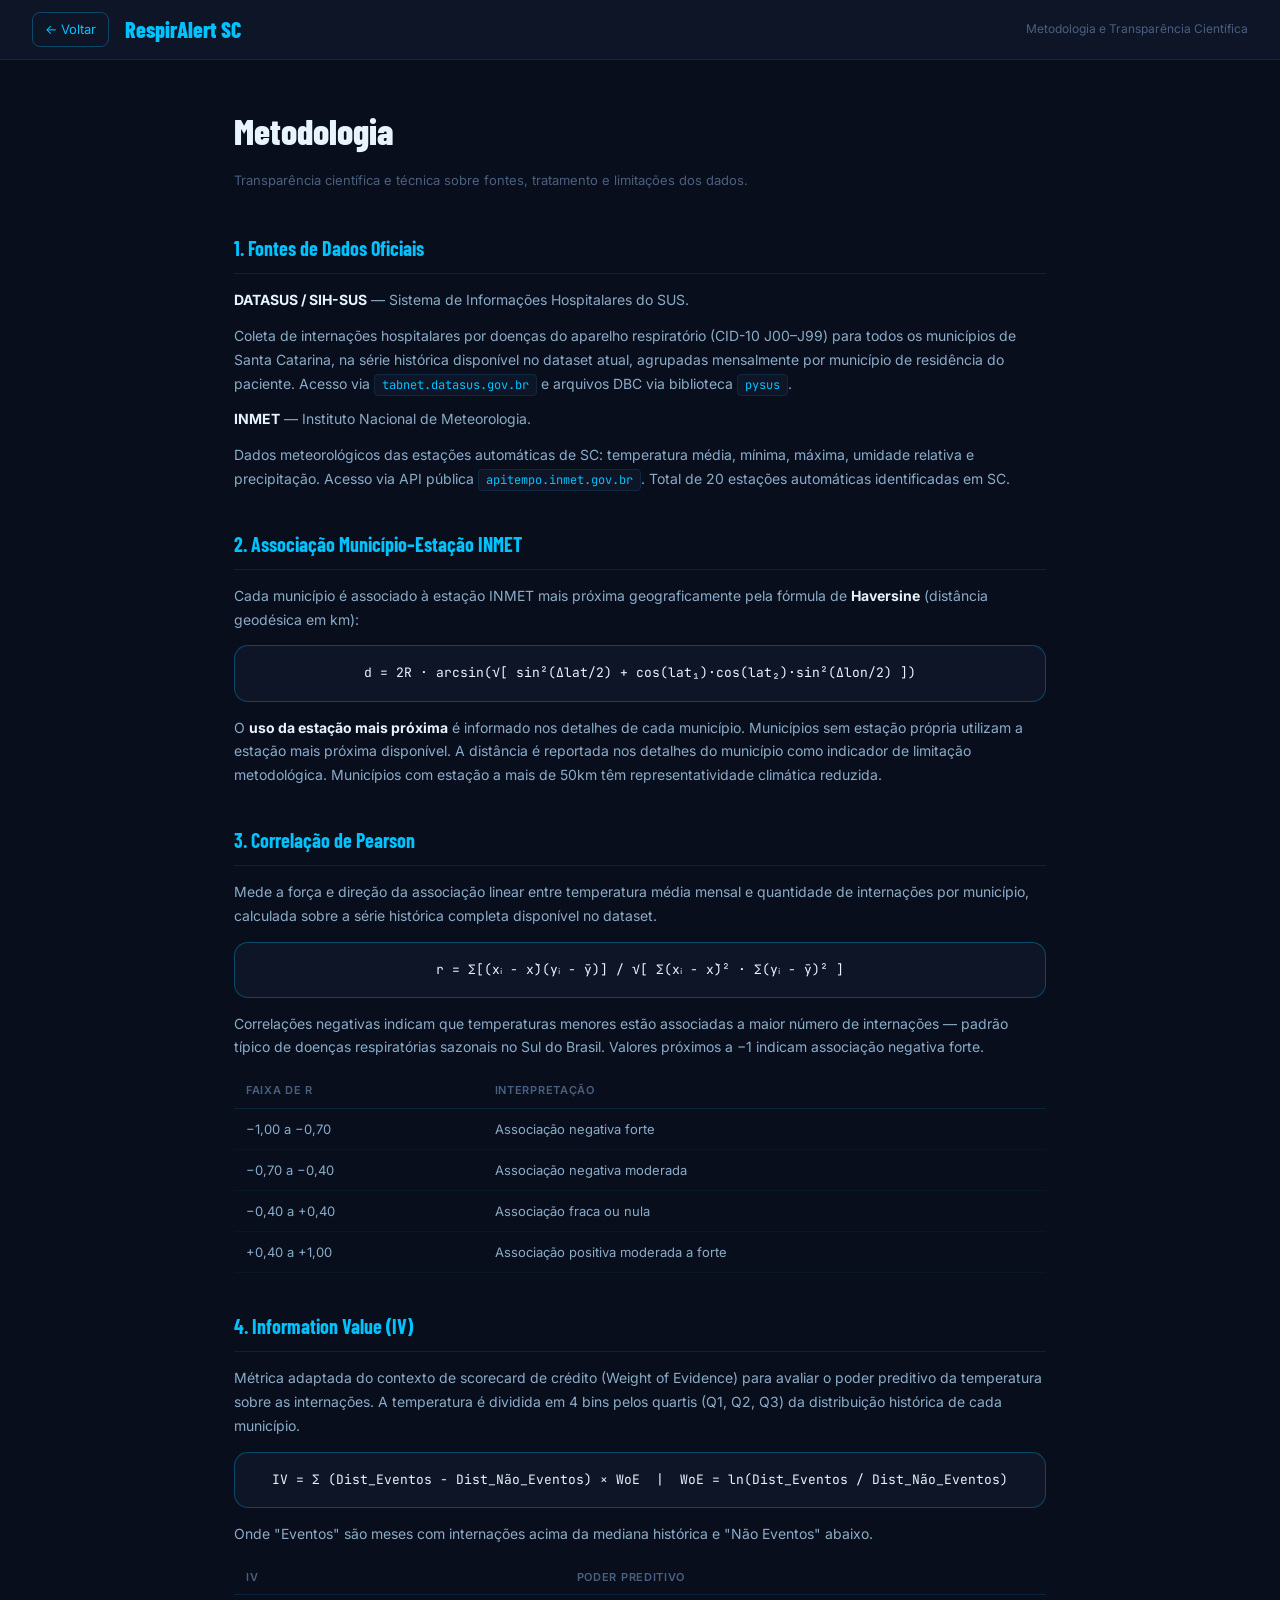
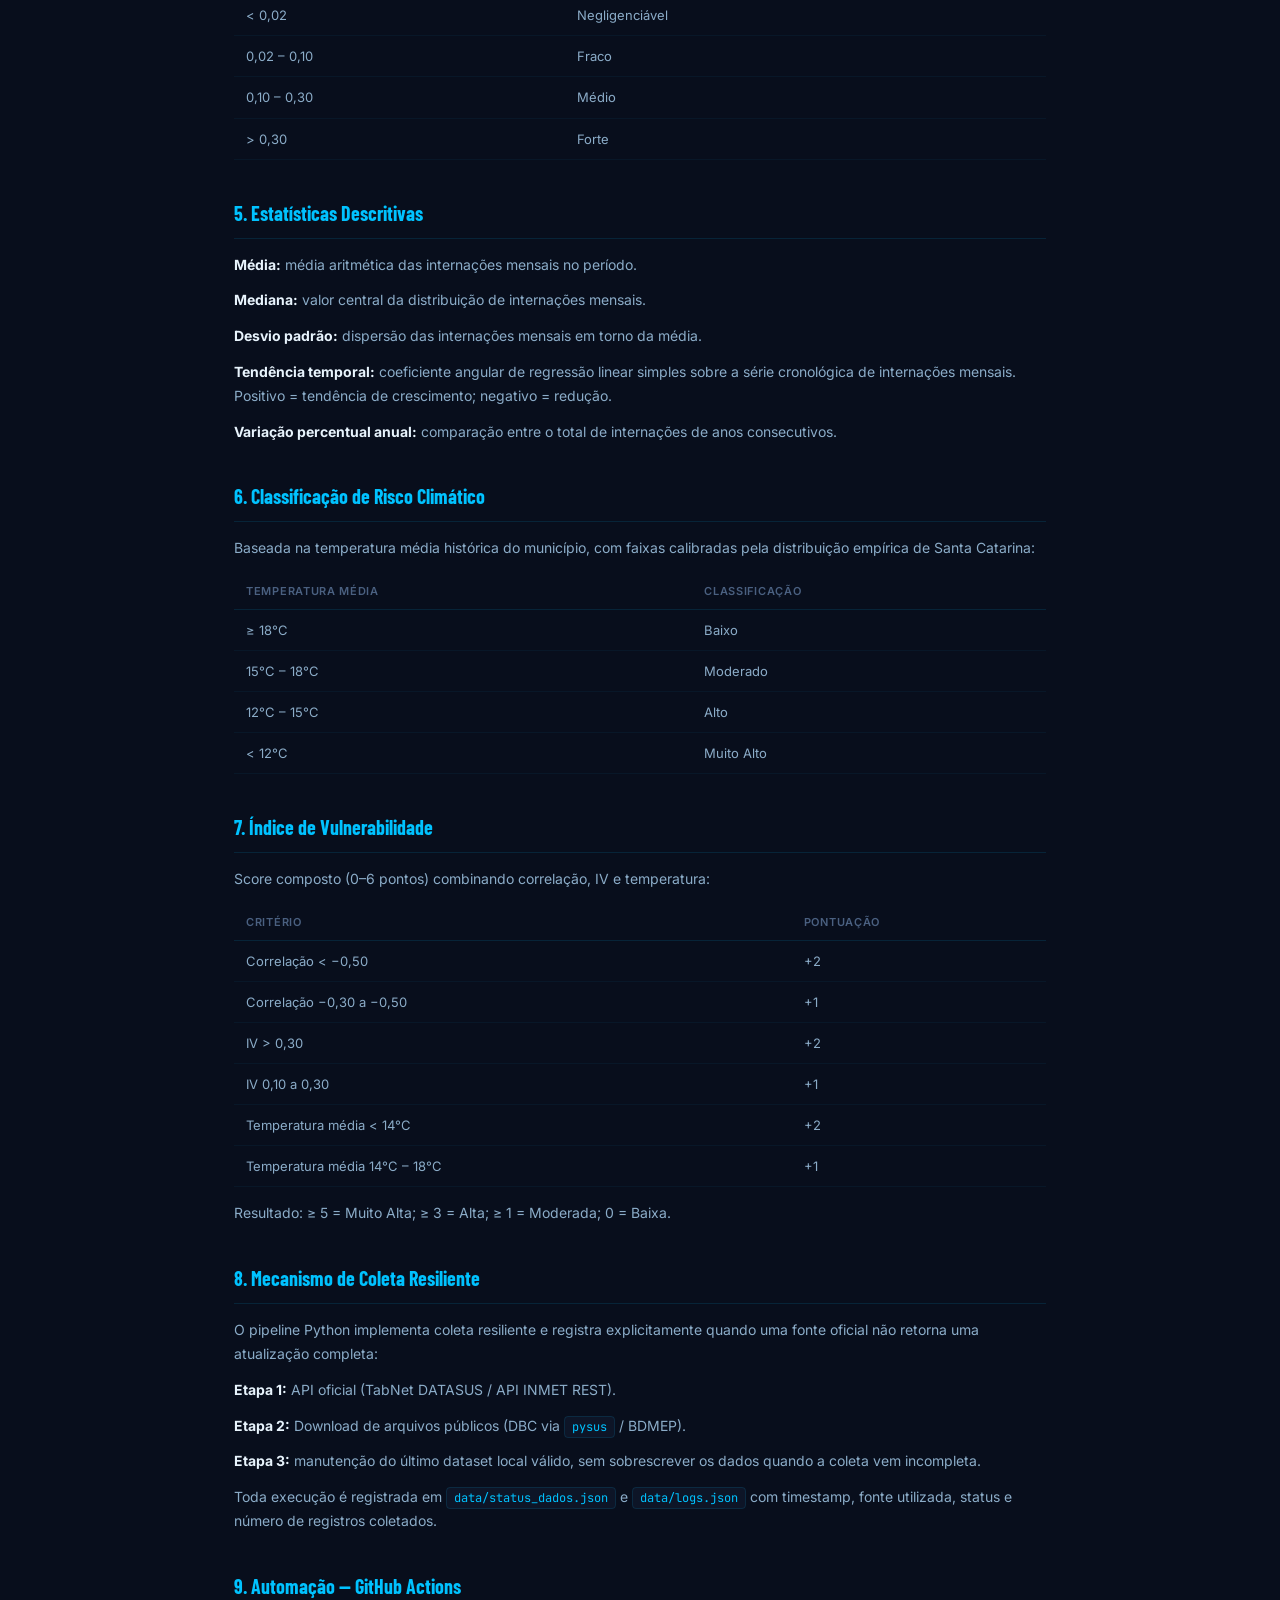
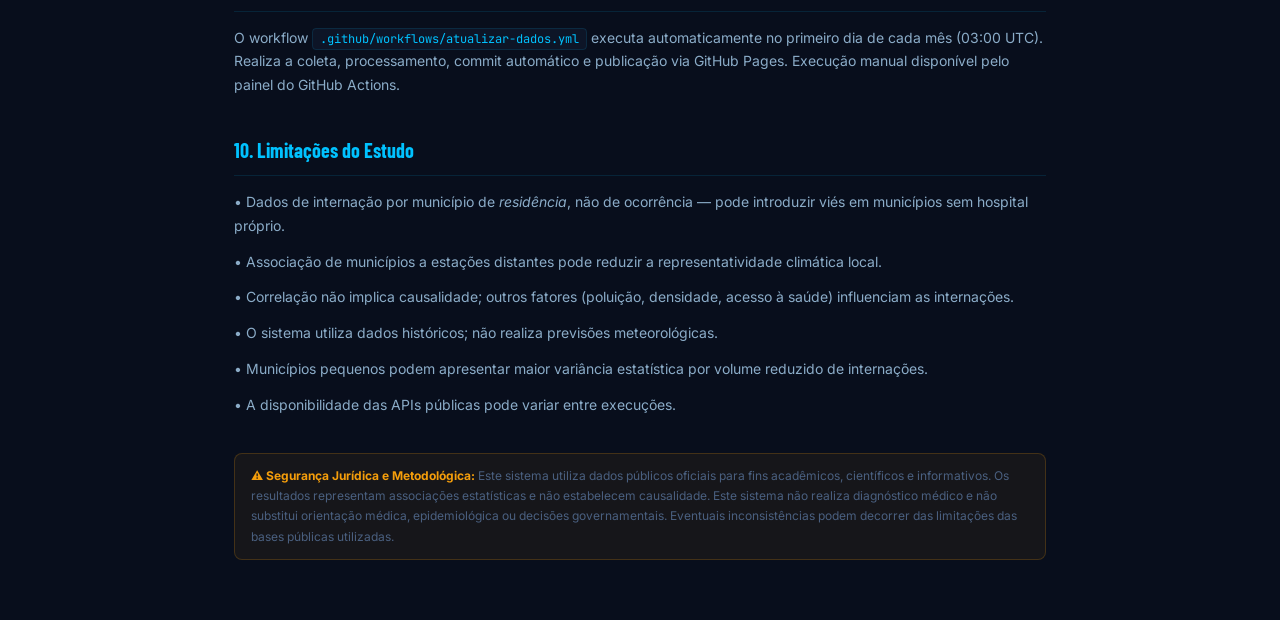
==== src/pages/metodologia.html @ 5e6d4ab8 "Primeira versão do projeto" ====
<!DOCTYPE html>
<html lang="pt-BR" data-theme="dark">
<head>
  <meta charset="UTF-8">
  <meta name="viewport" content="width=device-width, initial-scale=1.0">
  <title>Metodologia — RespirAlert SC</title>
  <link href="https://fonts.googleapis.com/css2?family=Barlow+Condensed:wght@700;800&family=Inter:wght@300;400;500;600&family=JetBrains+Mono:wght@400&display=swap" rel="stylesheet">
  <style>
    :root {
      --bg:#080e1c; --surface:#0d1527; --card:#111d35;
      --border:rgba(0,194,255,0.12); --border-b:rgba(0,194,255,0.30);
      --cyan:#00c2ff; --amber:#f59e0b; --green:#10b981;
      --text:#e8f4fd; --text2:#8bacc8; --muted:#4a6080;
      --radius:8px; --radius-lg:14px;
    }
    *,*::before,*::after{box-sizing:border-box;margin:0;padding:0;}
    body{background:var(--bg);color:var(--text);font-family:'Inter',sans-serif;font-size:14px;line-height:1.7;}
    .topbar{background:var(--surface);border-bottom:1px solid var(--border);padding:0 32px;height:60px;display:flex;align-items:center;gap:16px;position:sticky;top:0;z-index:100;}
    .logo{font-family:'Barlow Condensed',sans-serif;font-size:22px;font-weight:800;color:var(--cyan);}
    .back{color:var(--cyan);text-decoration:none;font-size:13px;border:1px solid var(--border-b);padding:5px 12px;border-radius:var(--radius);transition:.2s;}
    .back:hover{background:rgba(0,194,255,0.1);}
    .page{max-width:860px;margin:0 auto;padding:40px 24px 60px;}
    h1{font-family:'Barlow Condensed',sans-serif;font-size:36px;font-weight:800;margin-bottom:8px;}
    .sub{color:var(--muted);margin-bottom:40px;font-size:13px;}
    .section{margin-bottom:36px;}
    .section-title{font-family:'Barlow Condensed',sans-serif;font-size:20px;font-weight:700;color:var(--cyan);padding-bottom:8px;border-bottom:1px solid var(--border);margin-bottom:14px;}
    p{color:var(--text2);margin-bottom:12px;}
    code{font-family:'JetBrains Mono',monospace;font-size:12px;background:var(--surface);border:1px solid var(--border);padding:2px 7px;border-radius:4px;color:var(--cyan);}
    .formula-box{background:var(--surface);border:1px solid var(--border-b);border-radius:var(--radius-lg);padding:16px 20px;margin:14px 0;font-family:'JetBrains Mono',monospace;font-size:13px;color:var(--text);text-align:center;}
    table{width:100%;border-collapse:collapse;margin:14px 0;font-size:13px;}
    th{text-align:left;padding:8px 12px;font-size:11px;font-weight:600;text-transform:uppercase;letter-spacing:.7px;color:var(--muted);border-bottom:1px solid var(--border);}
    td{padding:9px 12px;border-bottom:1px solid rgba(0,194,255,0.05);color:var(--text2);}
    tr:hover td{background:rgba(0,194,255,0.03);}
    .warn{background:rgba(245,158,11,0.06);border:1px solid rgba(245,158,11,0.2);border-radius:var(--radius);padding:12px 16px;font-size:12px;color:var(--muted);margin-top:32px;}
    .warn strong{color:var(--amber);}
    ::-webkit-scrollbar{width:6px;} ::-webkit-scrollbar-thumb{background:var(--border-b);border-radius:3px;}
  </style>
</head>
<body>

<header class="topbar">
  <a class="back" href="javascript:void(0)" onclick="history.length>1?history.back():window.location.href='../index.html'">← Voltar</a>
  <span class="logo">RespirAlert SC</span>
  <span style="margin-left:auto;font-size:12px;color:var(--muted)">Metodologia e Transparência Científica</span>
</header>

<div class="page">
  <h1>Metodologia</h1>
  <div class="sub">Transparência científica e técnica sobre fontes, tratamento e limitações dos dados.</div>

  <div class="section">
    <div class="section-title">1. Fontes de Dados Oficiais</div>
    <p><strong style="color:var(--text)">DATASUS / SIH-SUS</strong> — Sistema de Informações Hospitalares do SUS.</p>
    <p>Coleta de internações hospitalares por doenças do aparelho respiratório (CID-10 J00–J99) para todos os municípios de Santa Catarina, na série histórica disponível no dataset atual, agrupadas mensalmente por município de residência do paciente. Acesso via <code>tabnet.datasus.gov.br</code> e arquivos DBC via biblioteca <code>pysus</code>.</p>
    <p><strong style="color:var(--text)">INMET</strong> — Instituto Nacional de Meteorologia.</p>
    <p>Dados meteorológicos das estações automáticas de SC: temperatura média, mínima, máxima, umidade relativa e precipitação. Acesso via API pública <code>apitempo.inmet.gov.br</code>. Total de 20 estações automáticas identificadas em SC.</p>
  </div>

  <div class="section">
    <div class="section-title">2. Associação Município–Estação INMET</div>
    <p>Cada município é associado à estação INMET mais próxima geograficamente pela fórmula de <strong style="color:var(--text)">Haversine</strong> (distância geodésica em km):</p>
    <div class="formula-box">d = 2R · arcsin(√[ sin²(Δlat/2) + cos(lat₁)·cos(lat₂)·sin²(Δlon/2) ])</div>
    <p>O <strong style="color:var(--text)">uso da estação mais próxima</strong> é informado nos detalhes de cada município. Municípios sem estação própria utilizam a estação mais próxima disponível. A distância é reportada nos detalhes do município como indicador de limitação metodológica. Municípios com estação a mais de 50km têm representatividade climática reduzida.</p>
  </div>

  <div class="section">
    <div class="section-title">3. Correlação de Pearson</div>
    <p>Mede a força e direção da associação linear entre temperatura média mensal e quantidade de internações por município, calculada sobre a série histórica completa disponível no dataset.</p>
    <div class="formula-box">r = Σ[(xᵢ − x̄)(yᵢ − ȳ)] / √[ Σ(xᵢ − x̄)² · Σ(yᵢ − ȳ)² ]</div>
    <p>Correlações negativas indicam que temperaturas menores estão associadas a maior número de internações — padrão típico de doenças respiratórias sazonais no Sul do Brasil. Valores próximos a −1 indicam associação negativa forte.</p>
    <table>
      <thead><tr><th>Faixa de r</th><th>Interpretação</th></tr></thead>
      <tbody>
        <tr><td>−1,00 a −0,70</td><td>Associação negativa forte</td></tr>
        <tr><td>−0,70 a −0,40</td><td>Associação negativa moderada</td></tr>
        <tr><td>−0,40 a +0,40</td><td>Associação fraca ou nula</td></tr>
        <tr><td>+0,40 a +1,00</td><td>Associação positiva moderada a forte</td></tr>
      </tbody>
    </table>
  </div>

  <div class="section">
    <div class="section-title">4. Information Value (IV)</div>
    <p>Métrica adaptada do contexto de scorecard de crédito (Weight of Evidence) para avaliar o poder preditivo da temperatura sobre as internações. A temperatura é dividida em 4 bins pelos quartis (Q1, Q2, Q3) da distribuição histórica de cada município.</p>
    <div class="formula-box">IV = Σ (Dist_Eventos − Dist_Não_Eventos) × WoE &nbsp;|&nbsp; WoE = ln(Dist_Eventos / Dist_Não_Eventos)</div>
    <p>Onde "Eventos" são meses com internações acima da mediana histórica e "Não Eventos" abaixo.</p>
    <table>
      <thead><tr><th>IV</th><th>Poder preditivo</th></tr></thead>
      <tbody>
        <tr><td>&lt; 0,02</td><td>Negligenciável</td></tr>
        <tr><td>0,02 – 0,10</td><td>Fraco</td></tr>
        <tr><td>0,10 – 0,30</td><td>Médio</td></tr>
        <tr><td>&gt; 0,30</td><td>Forte</td></tr>
      </tbody>
    </table>
  </div>

  <div class="section">
    <div class="section-title">5. Estatísticas Descritivas</div>
    <p><strong style="color:var(--text)">Média:</strong> média aritmética das internações mensais no período.</p>
    <p><strong style="color:var(--text)">Mediana:</strong> valor central da distribuição de internações mensais.</p>
    <p><strong style="color:var(--text)">Desvio padrão:</strong> dispersão das internações mensais em torno da média.</p>
    <p><strong style="color:var(--text)">Tendência temporal:</strong> coeficiente angular de regressão linear simples sobre a série cronológica de internações mensais. Positivo = tendência de crescimento; negativo = redução.</p>
    <p><strong style="color:var(--text)">Variação percentual anual:</strong> comparação entre o total de internações de anos consecutivos.</p>
  </div>

  <div class="section">
    <div class="section-title">6. Classificação de Risco Climático</div>
    <p>Baseada na temperatura média histórica do município, com faixas calibradas pela distribuição empírica de Santa Catarina:</p>
    <table>
      <thead><tr><th>Temperatura Média</th><th>Classificação</th></tr></thead>
      <tbody>
        <tr><td>≥ 18°C</td><td>Baixo</td></tr>
        <tr><td>15°C – 18°C</td><td>Moderado</td></tr>
        <tr><td>12°C – 15°C</td><td>Alto</td></tr>
        <tr><td>&lt; 12°C</td><td>Muito Alto</td></tr>
      </tbody>
    </table>
  </div>

  <div class="section">
    <div class="section-title">7. Índice de Vulnerabilidade</div>
    <p>Score composto (0–6 pontos) combinando correlação, IV e temperatura:</p>
    <table>
      <thead><tr><th>Critério</th><th>Pontuação</th></tr></thead>
      <tbody>
        <tr><td>Correlação &lt; −0,50</td><td>+2</td></tr>
        <tr><td>Correlação −0,30 a −0,50</td><td>+1</td></tr>
        <tr><td>IV &gt; 0,30</td><td>+2</td></tr>
        <tr><td>IV 0,10 a 0,30</td><td>+1</td></tr>
        <tr><td>Temperatura média &lt; 14°C</td><td>+2</td></tr>
        <tr><td>Temperatura média 14°C – 18°C</td><td>+1</td></tr>
      </tbody>
    </table>
    <p>Resultado: ≥ 5 = Muito Alta; ≥ 3 = Alta; ≥ 1 = Moderada; 0 = Baixa.</p>
  </div>

  <div class="section">
    <div class="section-title">8. Mecanismo de Coleta Resiliente</div>
    <p>O pipeline Python implementa coleta resiliente e registra explicitamente quando uma fonte oficial não retorna uma atualização completa:</p>
    <p><strong style="color:var(--text)">Etapa 1:</strong> API oficial (TabNet DATASUS / API INMET REST).</p>
    <p><strong style="color:var(--text)">Etapa 2:</strong> Download de arquivos públicos (DBC via <code>pysus</code> / BDMEP).</p>
    <p><strong style="color:var(--text)">Etapa 3:</strong> manutenção do último dataset local válido, sem sobrescrever os dados quando a coleta vem incompleta.</p>
    <p>Toda execução é registrada em <code>data/status_dados.json</code> e <code>data/logs.json</code> com timestamp, fonte utilizada, status e número de registros coletados.</p>
  </div>

  <div class="section">
    <div class="section-title">9. Automação — GitHub Actions</div>
    <p>O workflow <code>.github/workflows/atualizar-dados.yml</code> executa automaticamente no primeiro dia de cada mês (03:00 UTC). Realiza a coleta, processamento, commit automático e publicação via GitHub Pages. Execução manual disponível pelo painel do GitHub Actions.</p>
  </div>

  <div class="section">
    <div class="section-title">10. Limitações do Estudo</div>
    <p>• Dados de internação por município de <em>residência</em>, não de ocorrência — pode introduzir viés em municípios sem hospital próprio.</p>
    <p>• Associação de municípios a estações distantes pode reduzir a representatividade climática local.</p>
    <p>• Correlação não implica causalidade; outros fatores (poluição, densidade, acesso à saúde) influenciam as internações.</p>
    <p>• O sistema utiliza dados históricos; não realiza previsões meteorológicas.</p>
    <p>• Municípios pequenos podem apresentar maior variância estatística por volume reduzido de internações.</p>
    <p>• A disponibilidade das APIs públicas pode variar entre execuções.</p>
  </div>

  <div class="warn">
    <strong>⚠️ Segurança Jurídica e Metodológica:</strong>
    Este sistema utiliza dados públicos oficiais para fins acadêmicos, científicos e informativos.
    Os resultados representam associações estatísticas e não estabelecem causalidade.
    Este sistema não realiza diagnóstico médico e não substitui orientação médica, epidemiológica ou decisões governamentais.
    Eventuais inconsistências podem decorrer das limitações das bases públicas utilizadas.
  </div>
</div>
</body>
</html>
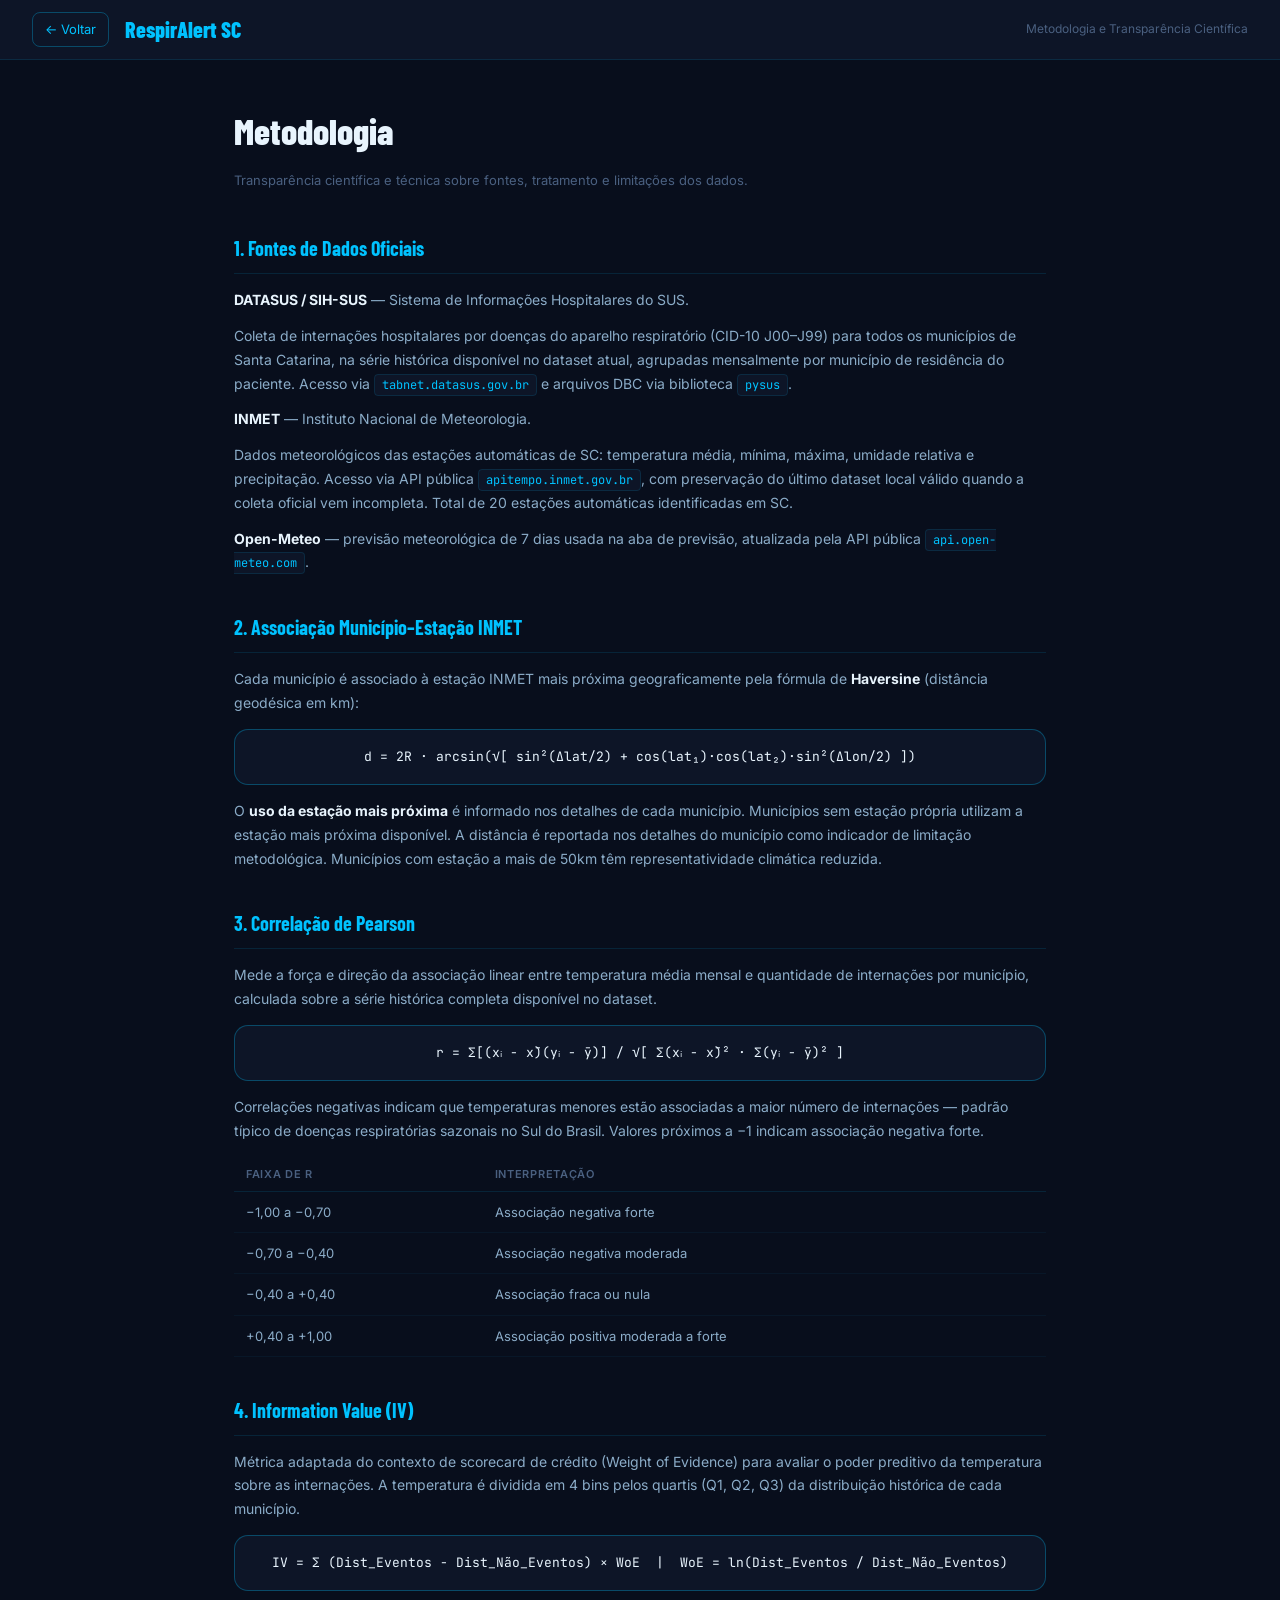
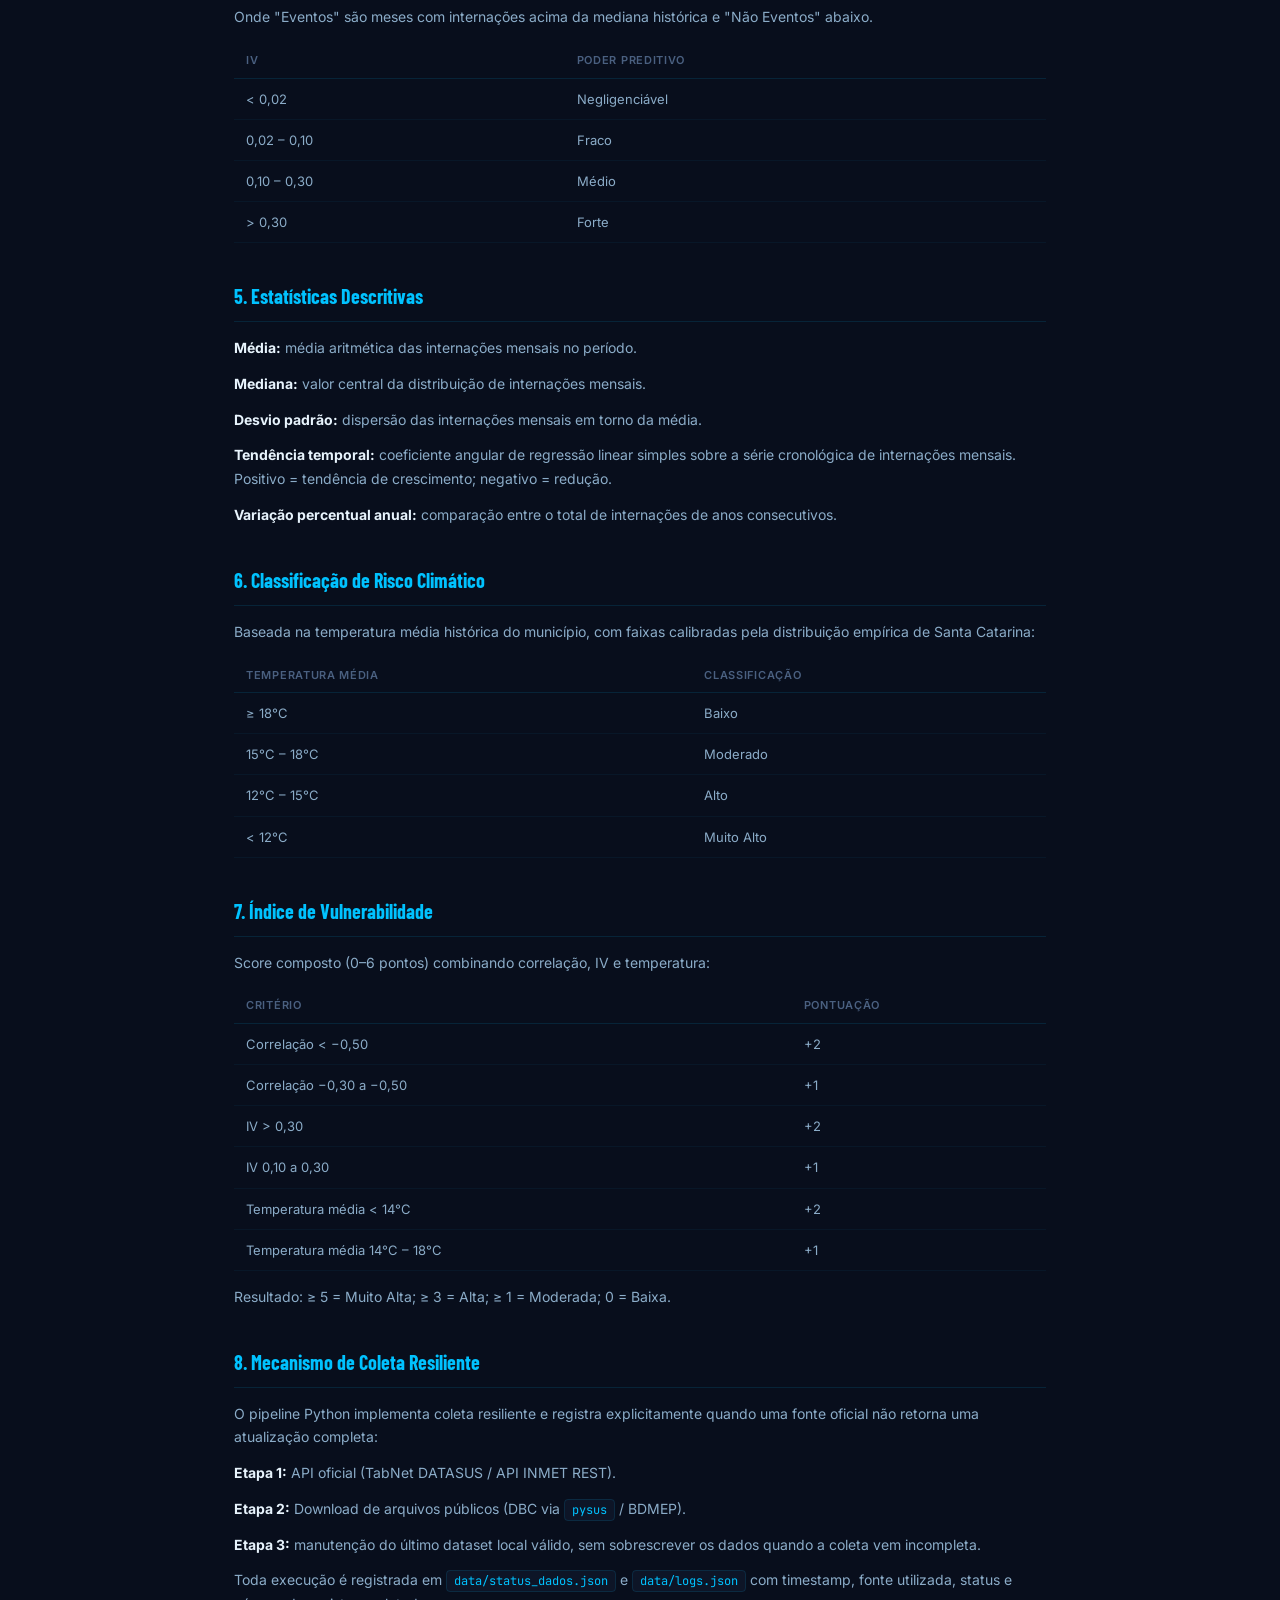
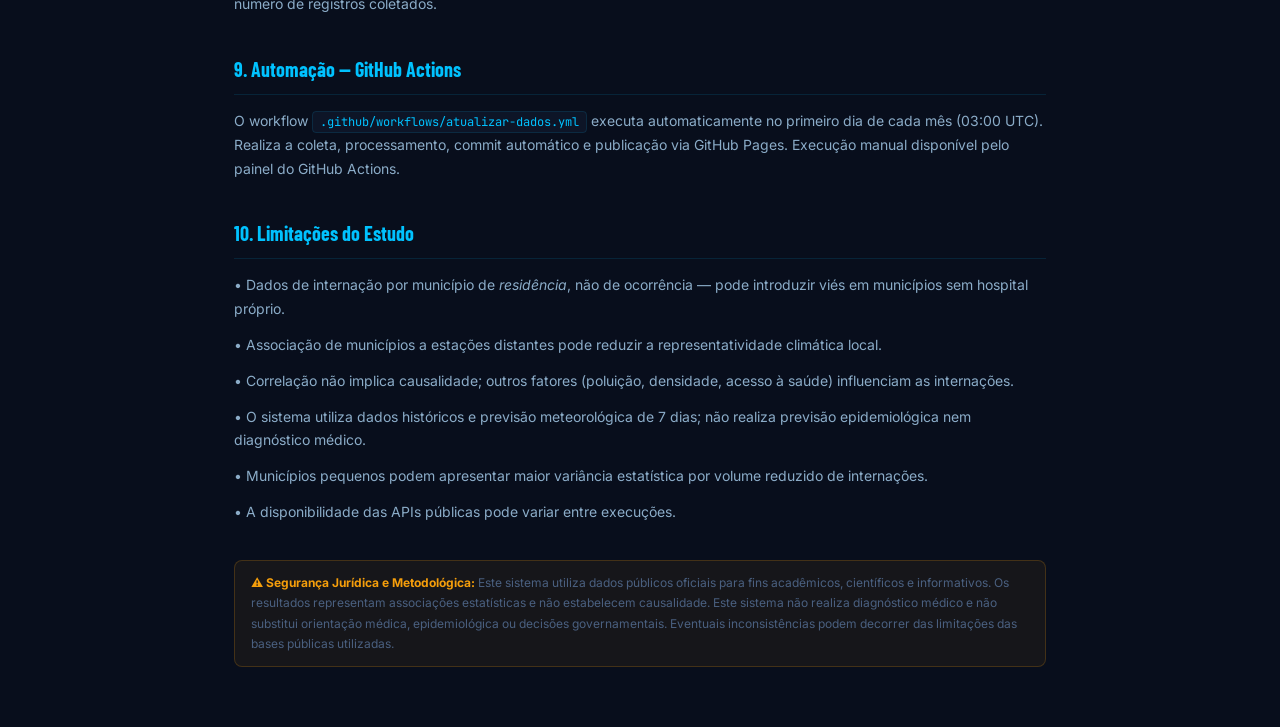
==== commit 09b139cc: "Corrige documentação e remove duplicidades do menu" ====
--- a/src/pages/metodologia.html
+++ b/src/pages/metodologia.html
@@ -53,7 +53,8 @@
     <p><strong style="color:var(--text)">DATASUS / SIH-SUS</strong> — Sistema de Informações Hospitalares do SUS.</p>
     <p>Coleta de internações hospitalares por doenças do aparelho respiratório (CID-10 J00–J99) para todos os municípios de Santa Catarina, na série histórica disponível no dataset atual, agrupadas mensalmente por município de residência do paciente. Acesso via <code>tabnet.datasus.gov.br</code> e arquivos DBC via biblioteca <code>pysus</code>.</p>
     <p><strong style="color:var(--text)">INMET</strong> — Instituto Nacional de Meteorologia.</p>
-    <p>Dados meteorológicos das estações automáticas de SC: temperatura média, mínima, máxima, umidade relativa e precipitação. Acesso via API pública <code>apitempo.inmet.gov.br</code>. Total de 20 estações automáticas identificadas em SC.</p>
+    <p>Dados meteorológicos das estações automáticas de SC: temperatura média, mínima, máxima, umidade relativa e precipitação. Acesso via API pública <code>apitempo.inmet.gov.br</code>, com preservação do último dataset local válido quando a coleta oficial vem incompleta. Total de 20 estações automáticas identificadas em SC.</p>
+    <p><strong style="color:var(--text)">Open-Meteo</strong> — previsão meteorológica de 7 dias usada na aba de previsão, atualizada pela API pública <code>api.open-meteo.com</code>.</p>
   </div>
 
   <div class="section">
@@ -154,7 +155,7 @@
     <p>• Dados de internação por município de <em>residência</em>, não de ocorrência — pode introduzir viés em municípios sem hospital próprio.</p>
     <p>• Associação de municípios a estações distantes pode reduzir a representatividade climática local.</p>
     <p>• Correlação não implica causalidade; outros fatores (poluição, densidade, acesso à saúde) influenciam as internações.</p>
-    <p>• O sistema utiliza dados históricos; não realiza previsões meteorológicas.</p>
+    <p>• O sistema utiliza dados históricos e previsão meteorológica de 7 dias; não realiza previsão epidemiológica nem diagnóstico médico.</p>
     <p>• Municípios pequenos podem apresentar maior variância estatística por volume reduzido de internações.</p>
     <p>• A disponibilidade das APIs públicas pode variar entre execuções.</p>
   </div>
